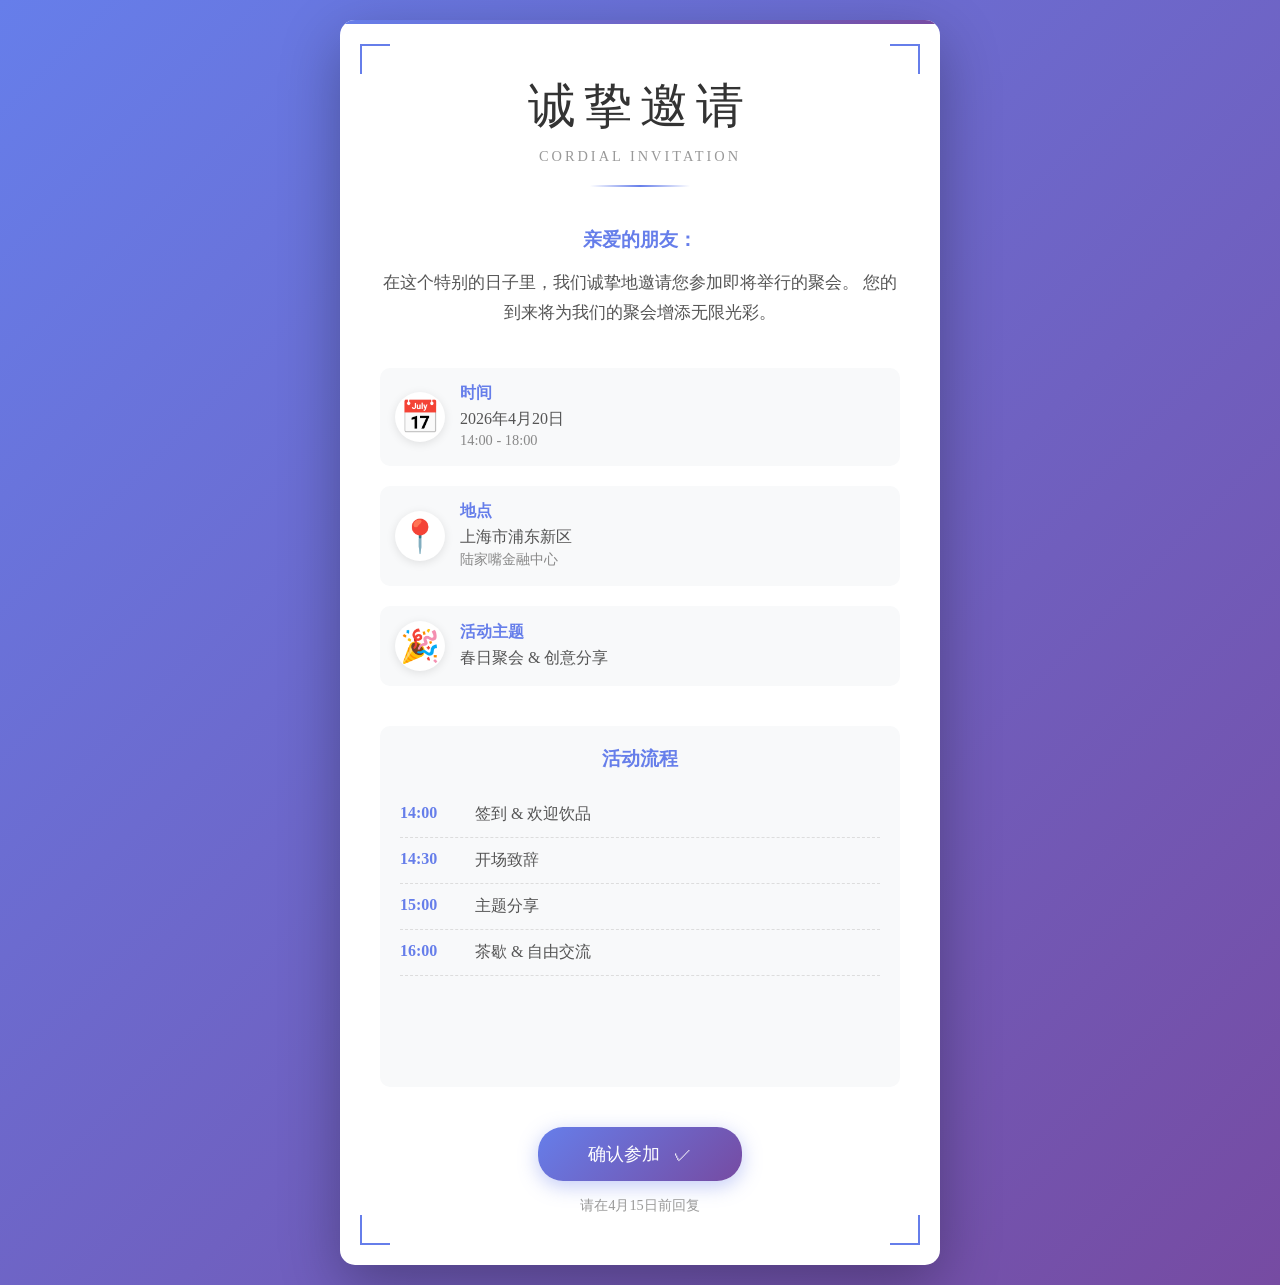
==== index.html @ 81751034 "Initial commit: 创建精美的邀请函网站 添加功能: - 响应式设计的邀请函页面 - 现代化的渐变背景和卡片布局 - 完整的活动信息展示 - 在线确认参加功能 - 表单验证和用户反馈 - " ====
<!DOCTYPE html>
<html lang="zh-CN">
<head>
    <meta charset="UTF-8">
    <meta name="viewport" content="width=device-width, initial-scale=1.0">
    <title>特别邀请函 | Special Invitation</title>
    <link rel="stylesheet" href="styles.css">
</head>
<body>
    <div class="container">
        <!-- 邀请函主体 -->
        <div class="invitation-card">
            <div class="envelope">
                <div class="envelope-flap"></div>
                <div class="envelope-body">
                    <div class="invitation-content">
                        <!-- 装饰元素 -->
                        <div class="decoration corner top-left"></div>
                        <div class="decoration corner top-right"></div>
                        <div class="decoration corner bottom-left"></div>
                        <div class="decoration corner bottom-right"></div>

                        <!-- 标题 -->
                        <header class="invitation-header">
                            <h1 class="main-title">诚挚邀请</h1>
                            <p class="subtitle">CORDIAL INVITATION</p>
                            <div class="divider"></div>
                        </header>

                        <!-- 邀请内容 -->
                        <div class="invitation-body">
                            <div class="intro">
                                <p class="greeting">亲爱的朋友：</p>
                                <p class="message">
                                    在这个特别的日子里，我们诚挚地邀请您参加即将举行的聚会。
                                    您的到来将为我们的聚会增添无限光彩。
                                </p>
                            </div>

                            <!-- 活动详情 -->
                            <div class="event-details">
                                <div class="detail-item">
                                    <div class="icon">📅</div>
                                    <div class="info">
                                        <h3>时间</h3>
                                        <p>2026年4月20日</p>
                                        <p class="time">14:00 - 18:00</p>
                                    </div>
                                </div>

                                <div class="detail-item">
                                    <div class="icon">📍</div>
                                    <div class="info">
                                        <h3>地点</h3>
                                        <p>上海市浦东新区</p>
                                        <p class="location">陆家嘴金融中心</p>
                                    </div>
                                </div>

                                <div class="detail-item">
                                    <div class="icon">🎉</div>
                                    <div class="info">
                                        <h3>活动主题</h3>
                                        <p>春日聚会 & 创意分享</p>
                                    </div>
                                </div>
                            </div>

                            <!-- 活动流程 -->
                            <div class="schedule">
                                <h3>活动流程</h3>
                                <ul class="schedule-list">
                                    <li><span class="time">14:00</span> 签到 & 欢迎饮品</li>
                                    <li><span class="time">14:30</span> 开场致辞</li>
                                    <li><span class="time">15:00</span> 主题分享</li>
                                    <li><span class="time">16:00</span> 茶歇 & 自由交流</li>
                                    <li><span class="time">17:00</span> 互动游戏</li>
                                    <li><span class="time">18:00</span> 结束 & 合影留念</li>
                                </ul>
                            </div>
                        </div>

                        <!-- 回复按钮 -->
                        <div class="invitation-footer">
                            <button class="rsvp-button" id="rsvpBtn">
                                <span class="button-text">确认参加</span>
                                <span class="button-icon">✓</span>
                            </button>
                            <p class="note">请在4月15日前回复</p>
                        </div>
                    </div>
                </div>
            </div>
        </div>

        <!-- 确认弹窗 -->
        <div class="modal" id="modal">
            <div class="modal-content">
                <span class="close">&times;</span>
                <h2>确认参加</h2>
                <form id="rsvpForm">
                    <div class="form-group">
                        <label for="name">姓名</label>
                        <input type="text" id="name" required>
                    </div>
                    <div class="form-group">
                        <label for="phone">联系电话</label>
                        <input type="tel" id="phone" required>
                    </div>
                    <div class="form-group">
                        <label for="guests">携带人数</label>
                        <select id="guests">
                            <option value="0">仅本人</option>
                            <option value="1">携带1位</option>
                            <option value="2">携带2位</option>
                        </select>
                    </div>
                    <div class="form-group">
                        <label for="message">留言</label>
                        <textarea id="message" rows="3"></textarea>
                    </div>
                    <button type="submit" class="submit-button">提交</button>
                </form>
            </div>
        </div>

        <!-- 成功提示 -->
        <div class="success-message" id="successMessage">
            <div class="success-content">
                <div class="checkmark">✓</div>
                <h3>提交成功！</h3>
                <p>感谢您的确认，期待与您相见！</p>
            </div>
        </div>
    </div>

    <script src="script.js"></script>
</body>
</html>
---- styles.css ----
/* 基础重置 */
* {
    margin: 0;
    padding: 0;
    box-sizing: border-box;
}

body {
    font-family: 'Georgia', 'Times New Roman', serif;
    background: linear-gradient(135deg, #667eea 0%, #764ba2 100%);
    min-height: 100vh;
    display: flex;
    justify-content: center;
    align-items: center;
    padding: 20px;
    overflow-x: hidden;
}

.container {
    width: 100%;
    max-width: 600px;
    animation: fadeIn 1s ease-in;
}

@keyframes fadeIn {
    from {
        opacity: 0;
        transform: translateY(30px);
    }
    to {
        opacity: 1;
        transform: translateY(0);
    }
}

/* 邀请函卡片 */
.invitation-card {
    perspective: 1000px;
    animation: slideIn 0.8s ease-out;
}

@keyframes slideIn {
    from {
        opacity: 0;
        transform: translateY(-50px) rotateX(-10deg);
    }
    to {
        opacity: 1;
        transform: translateY(0) rotateX(0);
    }
}

.envelope {
    background: white;
    border-radius: 15px;
    box-shadow: 0 20px 60px rgba(0, 0, 0, 0.3);
    overflow: hidden;
    position: relative;
}

.envelope-flap {
    height: 4px;
    background: linear-gradient(90deg, #667eea 0%, #764ba2 100%);
}

.invitation-content {
    padding: 50px 40px;
    position: relative;
}

/* 装饰元素 */
.decoration {
    position: absolute;
    width: 30px;
    height: 30px;
}

.decoration.corner {
    border: 2px solid #667eea;
}

.decoration.top-left {
    top: 20px;
    left: 20px;
    border-right: none;
    border-bottom: none;
}

.decoration.top-right {
    top: 20px;
    right: 20px;
    border-left: none;
    border-bottom: none;
}

.decoration.bottom-left {
    bottom: 20px;
    left: 20px;
    border-right: none;
    border-top: none;
}

.decoration.bottom-right {
    bottom: 20px;
    right: 20px;
    border-left: none;
    border-top: none;
}

/* 标题 */
.invitation-header {
    text-align: center;
    margin-bottom: 40px;
}

.main-title {
    font-size: 3em;
    color: #333;
    margin-bottom: 10px;
    font-weight: normal;
    letter-spacing: 8px;
}

.subtitle {
    font-size: 0.9em;
    color: #999;
    letter-spacing: 3px;
    margin-bottom: 20px;
}

.divider {
    width: 100px;
    height: 2px;
    background: linear-gradient(90deg, transparent, #667eea, transparent);
    margin: 0 auto;
}

/* 内容区域 */
.invitation-body {
    margin-bottom: 40px;
}

.intro {
    text-align: center;
    margin-bottom: 40px;
}

.greeting {
    font-size: 1.2em;
    color: #667eea;
    margin-bottom: 15px;
    font-weight: bold;
}

.message {
    color: #555;
    line-height: 1.8;
    font-size: 1.05em;
}

/* 活动详情 */
.event-details {
    margin-bottom: 40px;
}

.detail-item {
    display: flex;
    align-items: center;
    margin-bottom: 20px;
    padding: 15px;
    background: #f8f9fa;
    border-radius: 10px;
    transition: transform 0.3s ease, box-shadow 0.3s ease;
}

.detail-item:hover {
    transform: translateX(5px);
    box-shadow: 0 5px 15px rgba(102, 126, 234, 0.2);
}

.icon {
    font-size: 2em;
    margin-right: 15px;
    width: 50px;
    height: 50px;
    display: flex;
    align-items: center;
    justify-content: center;
    background: white;
    border-radius: 50%;
    box-shadow: 0 2px 10px rgba(0, 0, 0, 0.1);
}

.info h3 {
    color: #667eea;
    font-size: 1em;
    margin-bottom: 5px;
}

.info p {
    color: #555;
    margin: 2px 0;
}

.info .time,
.info .location {
    font-size: 0.9em;
    color: #888;
}

/* 活动流程 */
.schedule {
    background: #f8f9fa;
    padding: 20px;
    border-radius: 10px;
}

.schedule h3 {
    color: #667eea;
    text-align: center;
    margin-bottom: 20px;
    font-size: 1.2em;
}

.schedule-list {
    list-style: none;
}

.schedule-list li {
    display: flex;
    padding: 12px 0;
    border-bottom: 1px dashed #ddd;
    color: #555;
}

.schedule-list li:last-child {
    border-bottom: none;
}

.schedule-list .time {
    color: #667eea;
    font-weight: bold;
    min-width: 60px;
    margin-right: 15px;
}

/* 底部按钮 */
.invitation-footer {
    text-align: center;
}

.rsvp-button {
    background: linear-gradient(135deg, #667eea 0%, #764ba2 100%);
    color: white;
    border: none;
    padding: 15px 50px;
    font-size: 1.1em;
    border-radius: 25px;
    cursor: pointer;
    transition: transform 0.3s ease, box-shadow 0.3s ease;
    box-shadow: 0 5px 20px rgba(102, 126, 234, 0.4);
}

.rsvp-button:hover {
    transform: translateY(-2px);
    box-shadow: 0 8px 25px rgba(102, 126, 234, 0.5);
}

.rsvp-button:active {
    transform: translateY(0);
}

.button-text {
    margin-right: 10px;
}

.button-icon {
    display: inline-block;
    transition: transform 0.3s ease;
}

.rsvp-button:hover .button-icon {
    transform: scale(1.2);
}

.note {
    margin-top: 15px;
    color: #999;
    font-size: 0.9em;
}

/* 弹窗样式 */
.modal {
    display: none;
    position: fixed;
    z-index: 1000;
    left: 0;
    top: 0;
    width: 100%;
    height: 100%;
    background: rgba(0, 0, 0, 0.5);
    animation: fadeIn 0.3s ease;
}

.modal-content {
    background: white;
    margin: 10% auto;
    padding: 30px;
    border-radius: 15px;
    width: 90%;
    max-width: 450px;
    position: relative;
    animation: slideDown 0.4s ease;
}

@keyframes slideDown {
    from {
        transform: translateY(-50px);
        opacity: 0;
    }
    to {
        transform: translateY(0);
        opacity: 1;
    }
}

.close {
    position: absolute;
    right: 20px;
    top: 20px;
    font-size: 28px;
    font-weight: bold;
    color: #aaa;
    cursor: pointer;
    transition: color 0.3s ease;
}

.close:hover {
    color: #333;
}

.modal-content h2 {
    color: #667eea;
    text-align: center;
    margin-bottom: 25px;
}

/* 表单样式 */
.form-group {
    margin-bottom: 20px;
}

.form-group label {
    display: block;
    color: #555;
    margin-bottom: 8px;
    font-weight: bold;
}

.form-group input,
.form-group select,
.form-group textarea {
    width: 100%;
    padding: 12px;
    border: 2px solid #e0e0e0;
    border-radius: 8px;
    font-size: 1em;
    transition: border-color 0.3s ease;
}

.form-group input:focus,
.form-group select:focus,
.form-group textarea:focus {
    outline: none;
    border-color: #667eea;
}

.submit-button {
    width: 100%;
    background: linear-gradient(135deg, #667eea 0%, #764ba2 100%);
    color: white;
    border: none;
    padding: 15px;
    font-size: 1.1em;
    border-radius: 8px;
    cursor: pointer;
    transition: transform 0.3s ease, box-shadow 0.3s ease;
}

.submit-button:hover {
    transform: translateY(-2px);
    box-shadow: 0 5px 15px rgba(102, 126, 234, 0.4);
}

/* 成功提示 */
.success-message {
    display: none;
    position: fixed;
    top: 50%;
    left: 50%;
    transform: translate(-50%, -50%);
    background: white;
    padding: 40px;
    border-radius: 15px;
    box-shadow: 0 10px 40px rgba(0, 0, 0, 0.3);
    text-align: center;
    z-index: 1001;
    animation: scaleIn 0.4s ease;
}

@keyframes scaleIn {
    from {
        transform: translate(-50%, -50%) scale(0.8);
        opacity: 0;
    }
    to {
        transform: translate(-50%, -50%) scale(1);
        opacity: 1;
    }
}

.success-content .checkmark {
    width: 60px;
    height: 60px;
    background: linear-gradient(135deg, #667eea 0%, #764ba2 100%);
    color: white;
    border-radius: 50%;
    display: flex;
    align-items: center;
    justify-content: center;
    font-size: 30px;
    margin: 0 auto 20px;
}

.success-content h3 {
    color: #667eea;
    margin-bottom: 10px;
}

.success-content p {
    color: #666;
}

/* 响应式设计 */
@media (max-width: 768px) {
    .main-title {
        font-size: 2em;
        letter-spacing: 4px;
    }

    .invitation-content {
        padding: 30px 25px;
    }

    .detail-item {
        flex-direction: column;
        text-align: center;
    }

    .icon {
        margin-right: 0;
        margin-bottom: 10px;
    }

    .modal-content {
        margin: 20% auto;
        padding: 20px;
    }

    .schedule-list li {
        flex-direction: column;
        align-items: center;
    }

    .schedule-list .time {
        margin-bottom: 5px;
    }
}
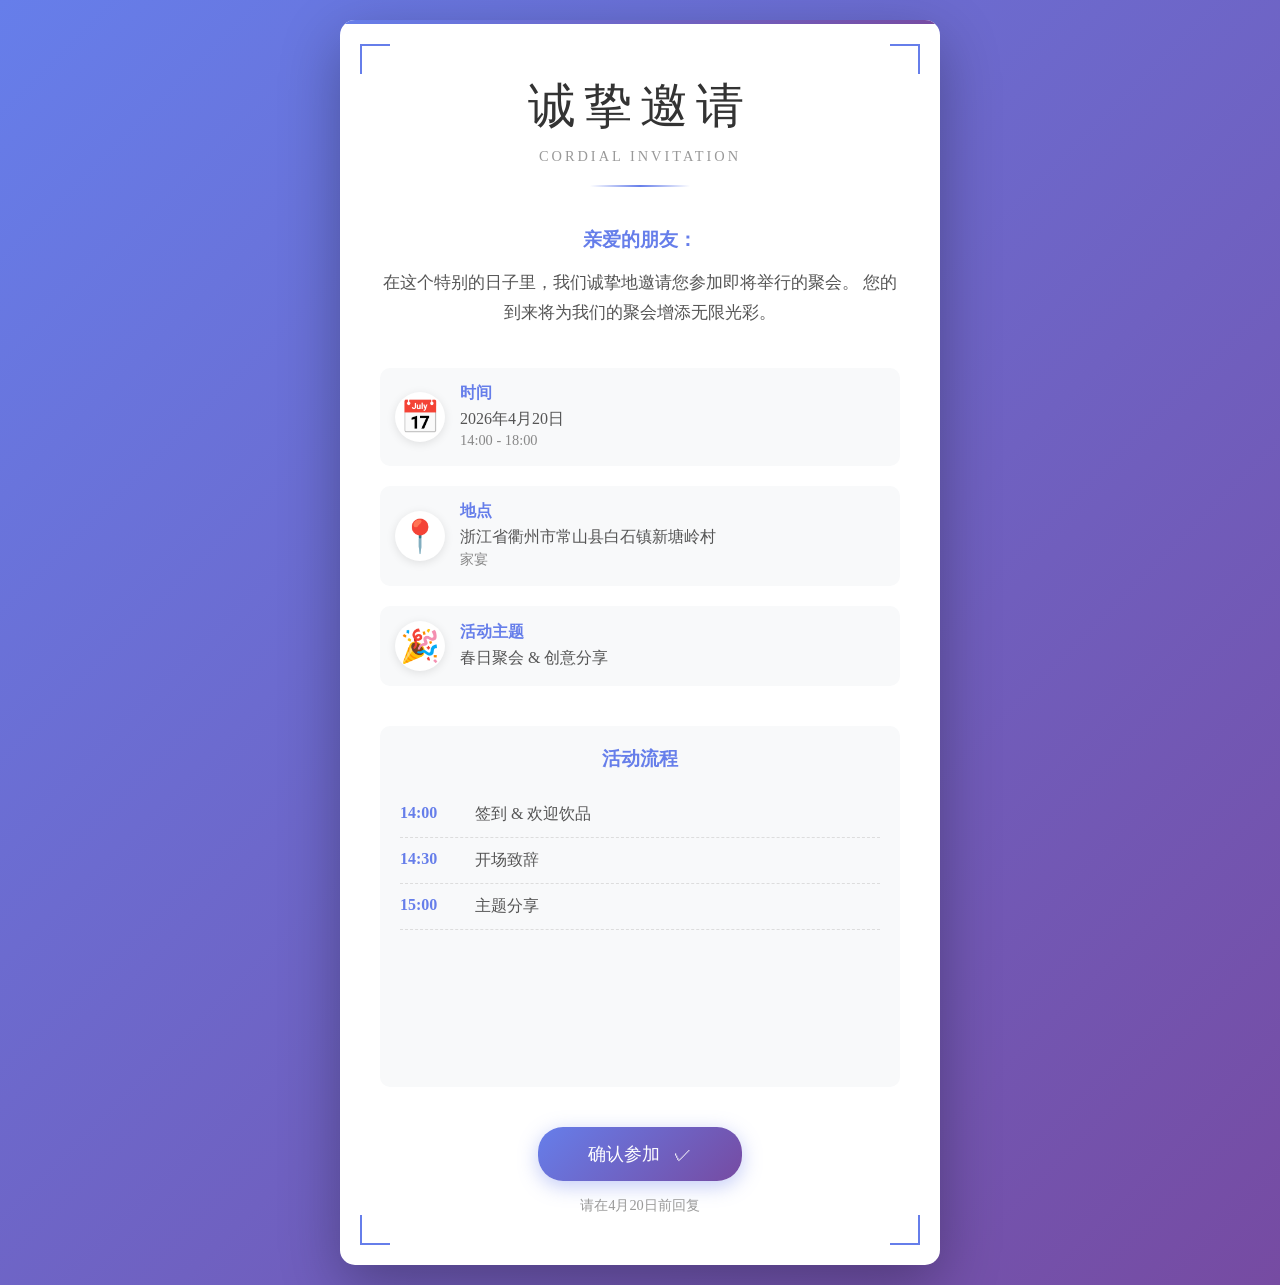
==== commit 3f168fd1: "Update event location and RSVP deadline" ====
--- a/index.html
+++ b/index.html
@@ -52,8 +52,8 @@
                                     <div class="icon">📍</div>
                                     <div class="info">
                                         <h3>地点</h3>
-                                        <p>上海市浦东新区</p>
-                                        <p class="location">陆家嘴金融中心</p>
+                                        <p>浙江省衢州市常山县白石镇新塘岭村</p>
+                                        <p class="location">家宴</p>
                                     </div>
                                 </div>
 
@@ -86,7 +86,7 @@
                                 <span class="button-text">确认参加</span>
                                 <span class="button-icon">✓</span>
                             </button>
-                            <p class="note">请在4月15日前回复</p>
+                            <p class="note">请在4月20日前回复</p>
                         </div>
                     </div>
                 </div>
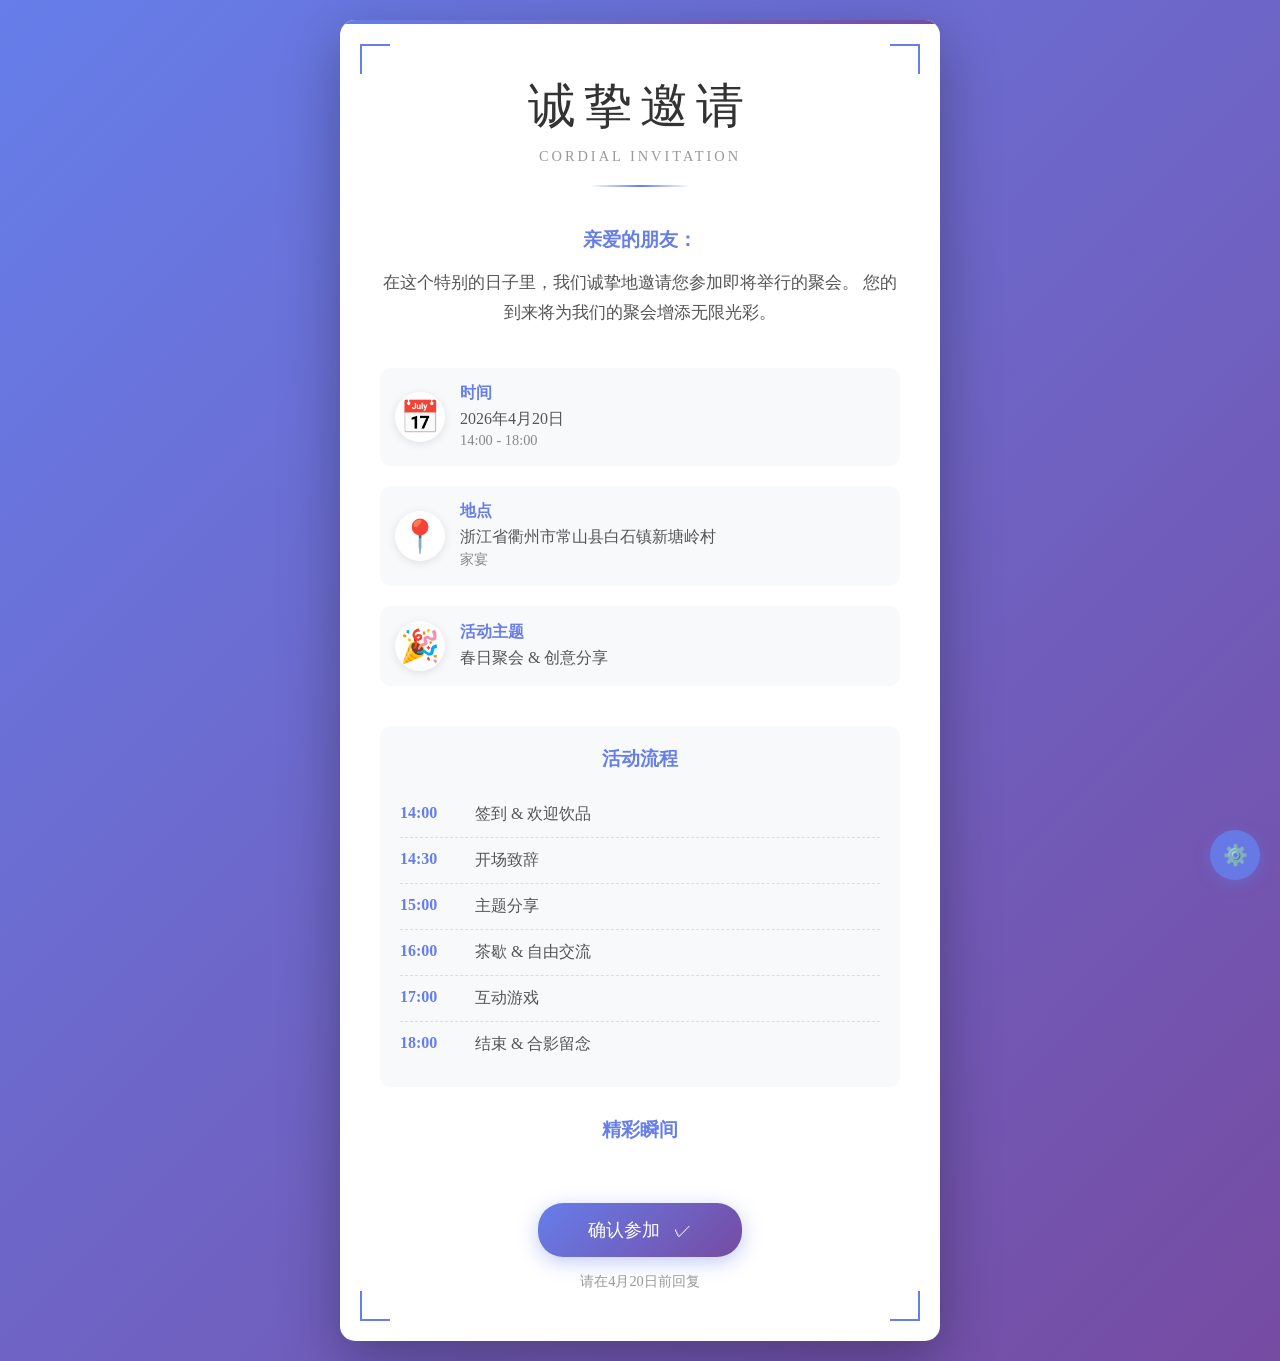
==== commit cbb5fee2: "feat: 添加图片展示功能和配置编辑器 新增功能： - 添加图片展示区域（网格布局+灯箱效果） - 创建可视化图片配置编辑器（admin.html） - 支持通过config.js管理图片配置  代" ====
--- a/index.html
+++ b/index.html
@@ -5,6 +5,7 @@
     <meta name="viewport" content="width=device-width, initial-scale=1.0">
     <title>特别邀请函 | Special Invitation</title>
     <link rel="stylesheet" href="styles.css">
+    <script src="config.js"></script>
 </head>
 <body>
     <div class="container">
@@ -78,6 +79,14 @@
                                     <li><span class="time">18:00</span> 结束 & 合影留念</li>
                                 </ul>
                             </div>
+
+                            <!-- 图片展示 -->
+                            <div class="gallery-section">
+                                <h3>精彩瞬间</h3>
+                                <div class="gallery-container" id="galleryContainer">
+                                    <!-- 图片将通过JS动态加载 -->
+                                </div>
+                            </div>
                         </div>
 
                         <!-- 回复按钮 -->
@@ -91,6 +100,11 @@
                     </div>
                 </div>
             </div>
+        </div>
+
+        <!-- 管理入口 -->
+        <div class="admin-entry">
+            <a href="admin.html" title="管理图片">⚙️</a>
         </div>
 
         <!-- 确认弹窗 -->
--- a/styles.css
+++ b/styles.css
@@ -441,6 +441,158 @@
     color: #666;
 }
 
+/* 图片展示 */
+.gallery-section {
+    margin-top: 30px;
+}
+
+.gallery-section h3 {
+    color: #667eea;
+    text-align: center;
+    margin-bottom: 20px;
+    font-size: 1.2em;
+}
+
+.gallery-container {
+    display: grid;
+    grid-template-columns: repeat(auto-fit, minmax(150px, 1fr));
+    gap: 15px;
+    margin-bottom: 20px;
+}
+
+.gallery-item {
+    position: relative;
+    aspect-ratio: 1;
+    overflow: hidden;
+    border-radius: 10px;
+    cursor: pointer;
+    box-shadow: 0 2px 10px rgba(0, 0, 0, 0.1);
+    transition: transform 0.3s ease, box-shadow 0.3s ease;
+}
+
+.gallery-item:hover {
+    transform: scale(1.05);
+    box-shadow: 0 5px 20px rgba(102, 126, 234, 0.3);
+}
+
+.gallery-item img {
+    width: 100%;
+    height: 100%;
+    object-fit: cover;
+    transition: transform 0.3s ease;
+}
+
+.gallery-item:hover img {
+    transform: scale(1.1);
+}
+
+.gallery-caption {
+    position: absolute;
+    bottom: 0;
+    left: 0;
+    right: 0;
+    background: linear-gradient(to top, rgba(0, 0, 0, 0.7), transparent);
+    color: white;
+    padding: 20px 10px 10px;
+    font-size: 0.85em;
+    text-align: center;
+    opacity: 0;
+    transition: opacity 0.3s ease;
+}
+
+.gallery-item:hover .gallery-caption {
+    opacity: 1;
+}
+
+.no-images {
+    text-align: center;
+    color: #999;
+    padding: 40px 20px;
+    font-style: italic;
+}
+
+/* 灯箱效果 */
+.lightbox {
+    position: fixed;
+    top: 0;
+    left: 0;
+    width: 100%;
+    height: 100%;
+    background: rgba(0, 0, 0, 0.9);
+    display: flex;
+    align-items: center;
+    justify-content: center;
+    z-index: 2000;
+    opacity: 1;
+    transition: opacity 0.3s ease;
+    cursor: pointer;
+}
+
+.lightbox img {
+    max-width: 90%;
+    max-height: 90%;
+    object-fit: contain;
+    border-radius: 10px;
+    box-shadow: 0 10px 40px rgba(0, 0, 0, 0.5);
+}
+
+.lightbox-close {
+    position: absolute;
+    top: 30px;
+    right: 40px;
+    font-size: 40px;
+    color: white;
+    cursor: pointer;
+    z-index: 2001;
+    transition: transform 0.3s ease, color 0.3s ease;
+}
+
+.lightbox-close:hover {
+    transform: scale(1.2);
+    color: #667eea;
+}
+
+.lightbox-caption {
+    position: absolute;
+    bottom: 30px;
+    left: 50%;
+    transform: translateX(-50%);
+    color: white;
+    font-size: 1.1em;
+    text-align: center;
+    background: rgba(0, 0, 0, 0.6);
+    padding: 10px 20px;
+    border-radius: 20px;
+}
+
+/* 管理入口 */
+.admin-entry {
+    position: fixed;
+    bottom: 20px;
+    right: 20px;
+    z-index: 900;
+}
+
+.admin-entry a {
+    display: flex;
+    align-items: center;
+    justify-content: center;
+    width: 50px;
+    height: 50px;
+    background: rgba(102, 126, 234, 0.9);
+    border-radius: 50%;
+    color: white;
+    text-decoration: none;
+    font-size: 20px;
+    box-shadow: 0 3px 15px rgba(102, 126, 234, 0.4);
+    transition: transform 0.3s ease, background 0.3s ease;
+}
+
+.admin-entry a:hover {
+    transform: scale(1.1) rotate(90deg);
+    background: rgba(118, 75, 162, 0.9);
+}
+
 /* 响应式设计 */
 @media (max-width: 768px) {
     .main-title {
